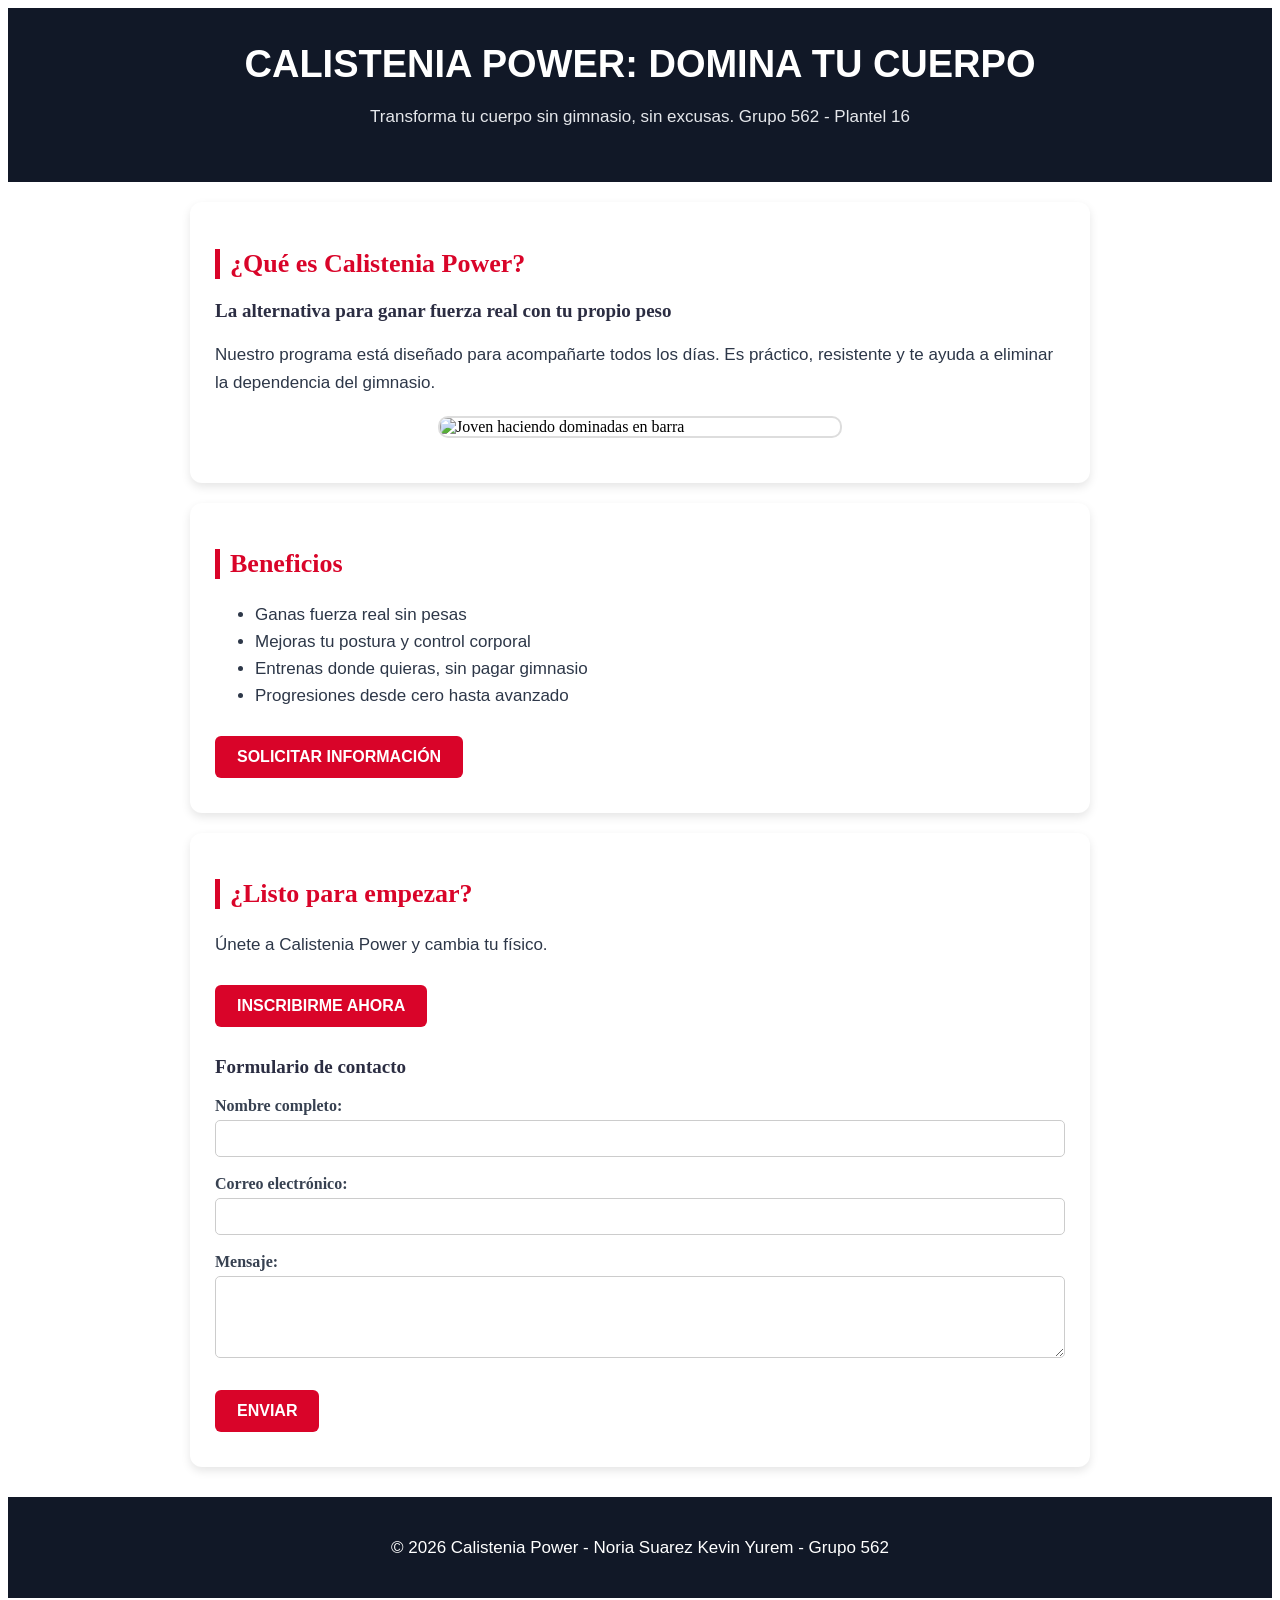
==== index.html @ 2a00b349 "Add files via upload" ====
<!DOCTYPE html>
<html lang="es">
<head>
    <meta charset="UTF-8">
    <meta name="viewport" content="width=device-width, initial-scale=1.0">
    <title>Calistenia Power - Fuerza Real Sin Gimnasio</title>
    <link rel="stylesheet" href="estilos.css">
</head>
<body>
    <header>
        <h1>Calistenia Power: Domina Tu Cuerpo</h1>
        <p>Transforma tu cuerpo sin gimnasio, sin excusas. Grupo 562 - Plantel 16</p>
    </header>
    <main>
        <section>
            <h2>¿Qué es Calistenia Power?</h2>
            <h3>La alternativa para ganar fuerza real con tu propio peso</h3>
            <p>Nuestro programa está diseñado para acompañarte todos los días. Es práctico, resistente y te ayuda a eliminar la dependencia del gimnasio.</p>
            <img src="imagenes/calistenia.jpeg" alt="Joven haciendo dominadas en barra">
        </section>
        <section>
            <h2>Beneficios</h2>
            <ul>
                <li>Ganas fuerza real sin pesas</li>
                <li>Mejoras tu postura y control corporal</li>
                <li>Entrenas donde quieras, sin pagar gimnasio</li>
                <li>Progresiones desde cero hasta avanzado</li>
            </ul>
            <button>Solicitar información</button>
        </section>
        <section>
            <h2>¿Listo para empezar?</h2>
            <p>Únete a Calistenia Power y cambia tu físico.</p>
            <button>Inscribirme ahora</button>
            <h3>Formulario de contacto</h3>
            <form>
                <label>Nombre completo:</label><br>
                <input type="text" required><br><br>
                <label>Correo electrónico:</label><br>
                <input type="email" required><br><br>
                <label>Mensaje:</label><br>
                <textarea rows="4" required></textarea><br><br>
                <button type="submit">Enviar</button>
            </form>
        </section>
    </main>
    <footer>
        <p>&copy; 2026 Calistenia Power - Noria Suarez Kevin Yurem - Grupo 562</p>
    </footer>
</body>
</html>
---- estilos.css ----
h1{font-size:38px;text-align:center;color:white;font-family:Arial Black,sans-serif;text-transform:uppercase;margin:0}
h2{font-size:26px;color:#d90429;border-left:5px solid #d90429;padding-left:10px}
h3{font-size:19px;color:#2b2d42}
p,li{font-size:17px;line-height:1.6;color:#2d3748;font-family:Verdana,sans-serif}
header{text-align:center;padding:35px 15px;background:#111827}
header p{color:#e5e7eb}
section{padding:25px;margin:20px auto;max-width:850px;background:#fff;border-radius:12px;box-shadow:0 4px 10px rgba(0,0,0,0.1)}
img{max-width:100%;height:auto;display:block;margin:20px auto;width:400px;border-radius:10px;border:2px solid #ddd}
button{padding:12px 22px;font-size:16px;font-weight:bold;background:#d90429;color:#fff;border:none;border-radius:6px;text-transform:uppercase;margin:10px 0}
input,textarea{width:100%;padding:10px;box-sizing:border-box;border:1px solid #ccc;border-radius:5px;margin-top:5px}
label{font-weight:bold;color:#374151}
footer{text-align:center;padding:20px;background:#111827;color:white;margin-top:30px}
footer p{color:white}
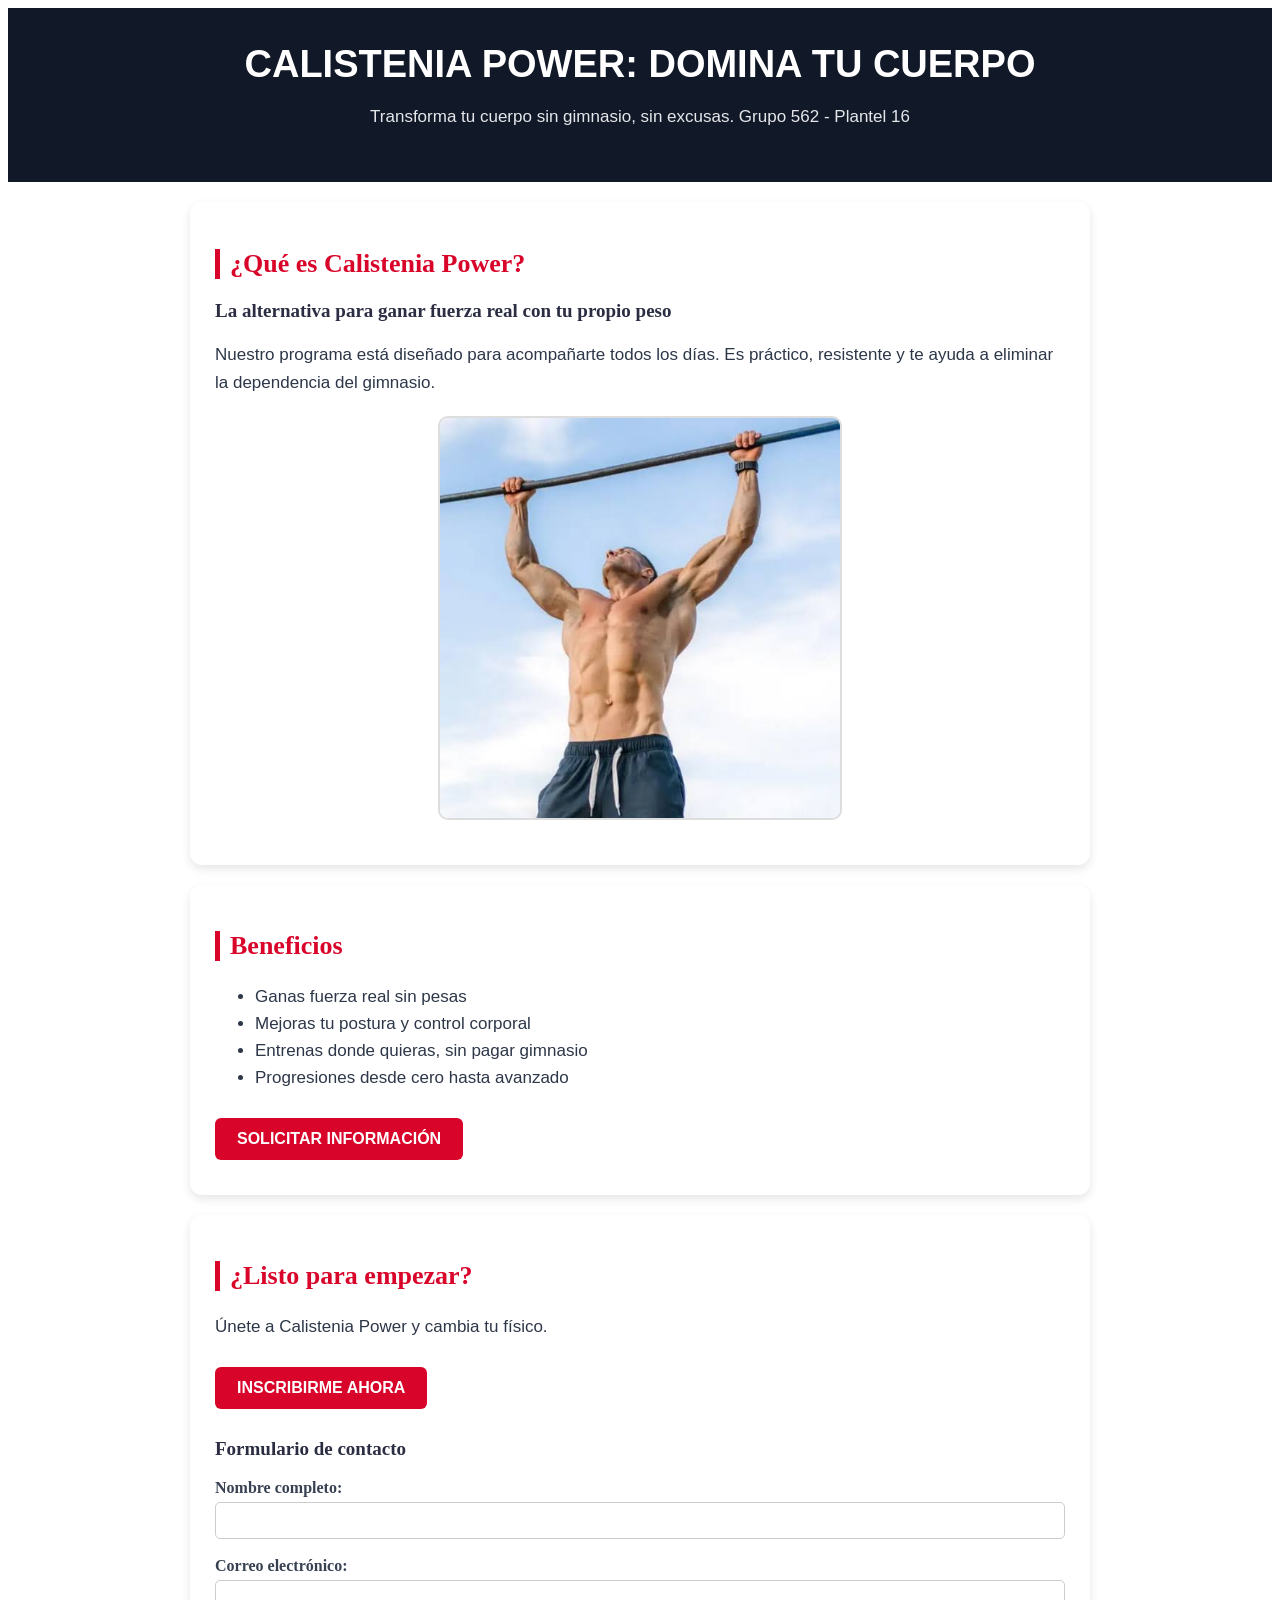
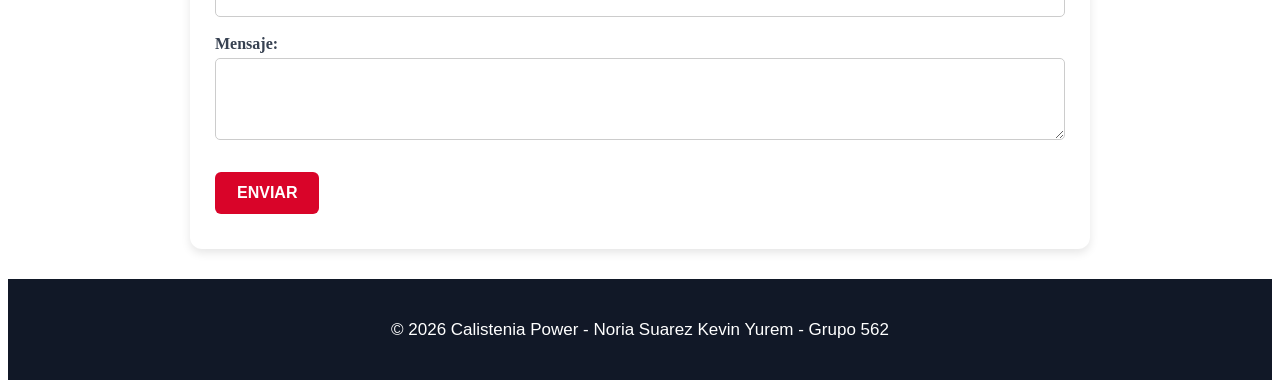
==== commit a0dc6ac5: "Update index.html" ====
--- a/index.html
+++ b/index.html
@@ -16,7 +16,7 @@
             <h2>¿Qué es Calistenia Power?</h2>
             <h3>La alternativa para ganar fuerza real con tu propio peso</h3>
             <p>Nuestro programa está diseñado para acompañarte todos los días. Es práctico, resistente y te ayuda a eliminar la dependencia del gimnasio.</p>
-            <img src="imagenes/calistenia.jpeg" alt="Joven haciendo dominadas en barra">
+            <img src="calistenia.jpeg" alt="Joven haciendo dominadas en barra">
         </section>
         <section>
             <h2>Beneficios</h2>
@@ -48,4 +48,4 @@
         <p>&copy; 2026 Calistenia Power - Noria Suarez Kevin Yurem - Grupo 562</p>
     </footer>
 </body>
-</html>+</html>
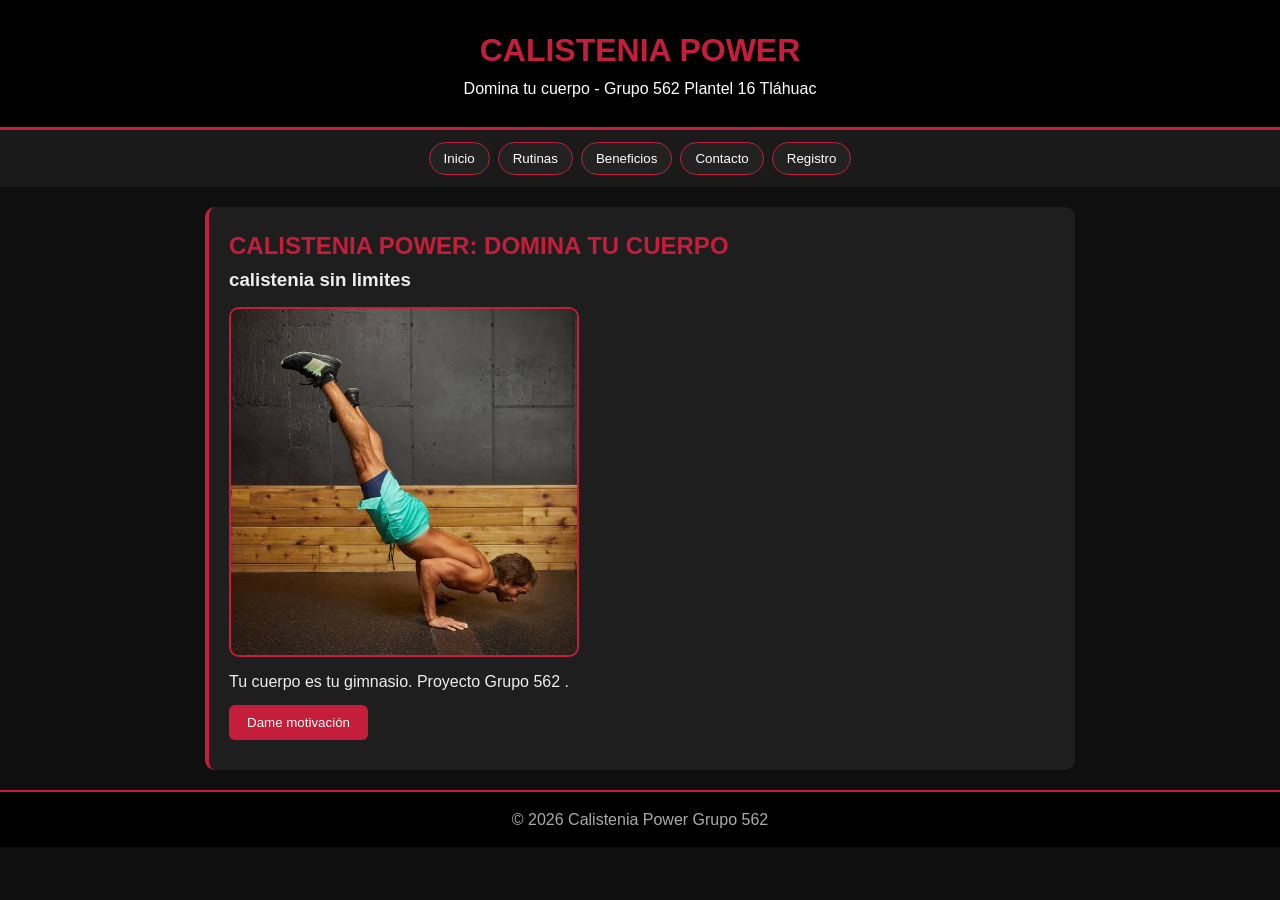
==== commit f4806ce7: "Add files via upload" ====
--- a/index.html
+++ b/index.html
@@ -1,51 +1,50 @@
-<!DOCTYPE html>
-<html lang="es">
-<head>
-    <meta charset="UTF-8">
-    <meta name="viewport" content="width=device-width, initial-scale=1.0">
-    <title>Calistenia Power - Fuerza Real Sin Gimnasio</title>
-    <link rel="stylesheet" href="estilos.css">
-</head>
-<body>
-    <header>
-        <h1>Calistenia Power: Domina Tu Cuerpo</h1>
-        <p>Transforma tu cuerpo sin gimnasio, sin excusas. Grupo 562 - Plantel 16</p>
-    </header>
-    <main>
-        <section>
-            <h2>¿Qué es Calistenia Power?</h2>
-            <h3>La alternativa para ganar fuerza real con tu propio peso</h3>
-            <p>Nuestro programa está diseñado para acompañarte todos los días. Es práctico, resistente y te ayuda a eliminar la dependencia del gimnasio.</p>
-            <img src="calistenia.jpeg" alt="Joven haciendo dominadas en barra">
-        </section>
-        <section>
-            <h2>Beneficios</h2>
-            <ul>
-                <li>Ganas fuerza real sin pesas</li>
-                <li>Mejoras tu postura y control corporal</li>
-                <li>Entrenas donde quieras, sin pagar gimnasio</li>
-                <li>Progresiones desde cero hasta avanzado</li>
-            </ul>
-            <button>Solicitar información</button>
-        </section>
-        <section>
-            <h2>¿Listo para empezar?</h2>
-            <p>Únete a Calistenia Power y cambia tu físico.</p>
-            <button>Inscribirme ahora</button>
-            <h3>Formulario de contacto</h3>
-            <form>
-                <label>Nombre completo:</label><br>
-                <input type="text" required><br><br>
-                <label>Correo electrónico:</label><br>
-                <input type="email" required><br><br>
-                <label>Mensaje:</label><br>
-                <textarea rows="4" required></textarea><br><br>
-                <button type="submit">Enviar</button>
-            </form>
-        </section>
-    </main>
-    <footer>
-        <p>&copy; 2026 Calistenia Power - Noria Suarez Kevin Yurem - Grupo 562</p>
-    </footer>
-</body>
-</html>
+<!DOCTYPE html>
+<html lang="es">
+<head>
+<meta charset="UTF-8">
+<meta name="viewport" content="width=device-width, initial-scale=1.0">
+<title>Calistenia Power - Grupo 562</title>
+<link rel="stylesheet" href="estilos.css">
+</head>
+<body>
+<header>
+<h1>CALISTENIA POWER</h1>
+<p>Domina tu cuerpo - Grupo 562 Plantel 16 Tláhuac</p>
+</header>
+
+<nav>
+<a href="index.html"><button>Inicio</button></a>
+<a href="producto.html"><button>Rutinas</button></a>
+<a href="beneficios.html"><button>Beneficios</button></a>
+<a href="contacto.html"><button>Contacto</button></a>
+<a href="pedido.html"><button>Registro</button></a>
+</nav>
+
+<main>
+<section>
+<h2>CALISTENIA POWER: DOMINA TU CUERPO</h2>
+<h3>calistenia sin limites</h3>
+
+<img src="imagenes/calistenia.jpeg" width="350" alt="Calistenia Power" onerror="this.onerror=null; this.src='calistenia.jpeg'; this.onerror=function(){this.src='../calistenia.jpeg'}">
+
+<p style="margin-top:12px;">Tu cuerpo es tu gimnasio. Proyecto Grupo 562 .</p>
+
+<button id="btnMotivacion" style="margin-top:10px;">Dame motivación</button>
+<p id="frase" style="color:#c41e3a;font-weight:bold;margin-top:10px;"></p>
+
+</section>
+</main>
+
+<footer>
+<p>&copy; 2026 Calistenia Power Grupo 562</p>
+</footer>
+
+<script>
+const frases=["¡Tu cuerpo es tu gym!","Disciplina = Libertad","¡Un rep más!","No pain, no gain","Domina tu mente, domina tu cuerpo"];
+document.getElementById("btnMotivacion").onclick=()=>{
+document.getElementById("frase").innerText=frases[Math.floor(Math.random()*frases.length)];
+};
+</script>
+
+</body>
+</html>
--- a/estilos.css
+++ b/estilos.css
@@ -1,13 +1,2 @@
-h1{font-size:38px;text-align:center;color:white;font-family:Arial Black,sans-serif;text-transform:uppercase;margin:0}
-h2{font-size:26px;color:#d90429;border-left:5px solid #d90429;padding-left:10px}
-h3{font-size:19px;color:#2b2d42}
-p,li{font-size:17px;line-height:1.6;color:#2d3748;font-family:Verdana,sans-serif}
-header{text-align:center;padding:35px 15px;background:#111827}
-header p{color:#e5e7eb}
-section{padding:25px;margin:20px auto;max-width:850px;background:#fff;border-radius:12px;box-shadow:0 4px 10px rgba(0,0,0,0.1)}
-img{max-width:100%;height:auto;display:block;margin:20px auto;width:400px;border-radius:10px;border:2px solid #ddd}
-button{padding:12px 22px;font-size:16px;font-weight:bold;background:#d90429;color:#fff;border:none;border-radius:6px;text-transform:uppercase;margin:10px 0}
-input,textarea{width:100%;padding:10px;box-sizing:border-box;border:1px solid #ccc;border-radius:5px;margin-top:5px}
-label{font-weight:bold;color:#374151}
-footer{text-align:center;padding:20px;background:#111827;color:white;margin-top:30px}
-footer p{color:white}+*{margin:0;padding:0;box-sizing:border-box}body{font-family:Arial;background:#0f0f0f;color:#eee;line-height:1.6}header{background:#000;color:#c41e3a;padding:25px;text-align:center;border-bottom:3px solid #c41e3a}header p{color:#fff}nav{background:#1a1a1a;padding:12px;display:flex;justify-content:center;gap:8px;flex-wrap:wrap}nav button{background:#222;color:#fff;border:1px solid #c41e3a;padding:8px 14px;border-radius:20px;cursor:pointer}nav button:hover{background:#c41e3a}main{max-width:900px;margin:20px auto;padding:0 15px}section{background:#1e1e1e;margin:15px 0;padding:20px;border-radius:10px;border-left:4px solid #c41e3a}h2{color:#c41e3a}button{background:#c41e3a;color:#fff;border:none;padding:10px 18px;border-radius:6px;cursor:pointer}img{border-radius:10px;max-width:100%;border:2px solid #c41e3a;display:block;margin:12px 0}footer{background:#000;color:#aaa;text-align:center;padding:15px;margin-top:20px;border-top:2px solid #c41e3a}
+
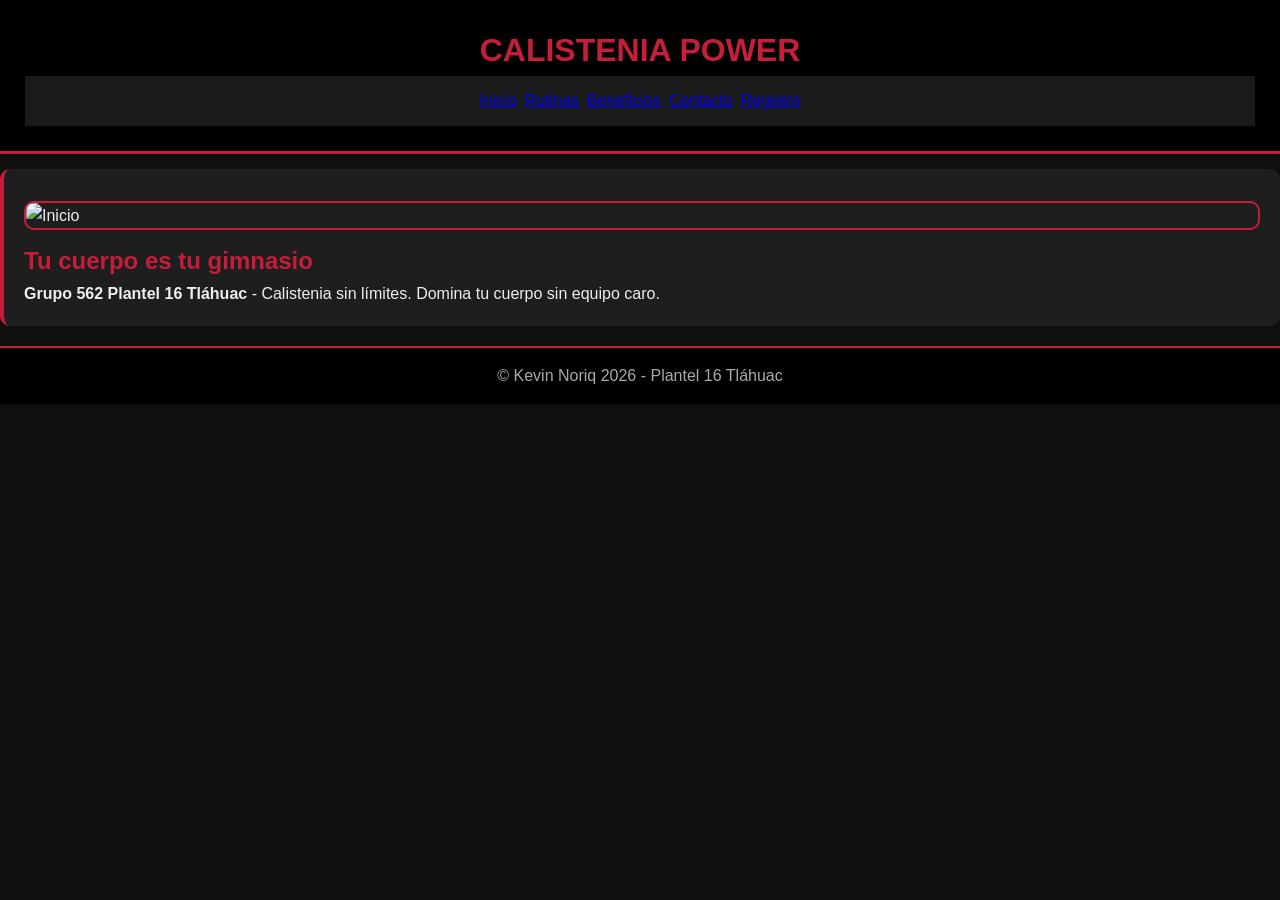
==== commit e5363c3c: "Update index.html" ====
--- a/index.html
+++ b/index.html
@@ -1,50 +1,28 @@
 <!DOCTYPE html>
 <html lang="es">
 <head>
-<meta charset="UTF-8">
-<meta name="viewport" content="width=device-width, initial-scale=1.0">
-<title>Calistenia Power - Grupo 562</title>
+<meta charset="UTF-8"><meta name="viewport" content="width=device-width, initial-scale=1.0">
+<title>CALISTENIA POWER - Grupo 562 Plantel 16 Tláhuac</title>
 <link rel="stylesheet" href="estilos.css">
 </head>
 <body>
 <header>
 <h1>CALISTENIA POWER</h1>
-<p>Domina tu cuerpo - Grupo 562 Plantel 16 Tláhuac</p>
+<nav>
+<a href="index.html">Inicio</a>
+<a href="producto.html">Rutinas</a>
+<a href="beneficios.html">Beneficios</a>
+<a href="contacto.html">Contacto</a>
+<a href="pedido.html">Registro</a>
+</nav>
 </header>
-
-<nav>
-<a href="index.html"><button>Inicio</button></a>
-<a href="producto.html"><button>Rutinas</button></a>
-<a href="beneficios.html"><button>Beneficios</button></a>
-<a href="contacto.html"><button>Contacto</button></a>
-<a href="pedido.html"><button>Registro</button></a>
-</nav>
-
-<main>
-<section>
-<h2>CALISTENIA POWER: DOMINA TU CUERPO</h2>
-<h3>calistenia sin limites</h3>
-
-<img src="imagenes/calistenia.jpeg" width="350" alt="Calistenia Power" onerror="this.onerror=null; this.src='calistenia.jpeg'; this.onerror=function(){this.src='../calistenia.jpeg'}">
-
-<p style="margin-top:12px;">Tu cuerpo es tu gimnasio. Proyecto Grupo 562 .</p>
-
-<button id="btnMotivacion" style="margin-top:10px;">Dame motivación</button>
-<p id="frase" style="color:#c41e3a;font-weight:bold;margin-top:10px;"></p>
-
+<section class="hero">
+<img src="https://images.unsplash.com/photo-1599058917212-d750089bc07e" alt="Inicio">
+<div>
+<h2>Tu cuerpo es tu gimnasio</h2>
+<p><b>Grupo 562 Plantel 16 Tláhuac</b> - Calistenia sin límites. Domina tu cuerpo sin equipo caro.</p>
+</div>
 </section>
-</main>
-
-<footer>
-<p>&copy; 2026 Calistenia Power Grupo 562</p>
-</footer>
-
-<script>
-const frases=["¡Tu cuerpo es tu gym!","Disciplina = Libertad","¡Un rep más!","No pain, no gain","Domina tu mente, domina tu cuerpo"];
-document.getElementById("btnMotivacion").onclick=()=>{
-document.getElementById("frase").innerText=frases[Math.floor(Math.random()*frases.length)];
-};
-</script>
-
+<footer>© Kevin Noriq 2026 - Plantel 16 Tláhuac</footer>
 </body>
 </html>
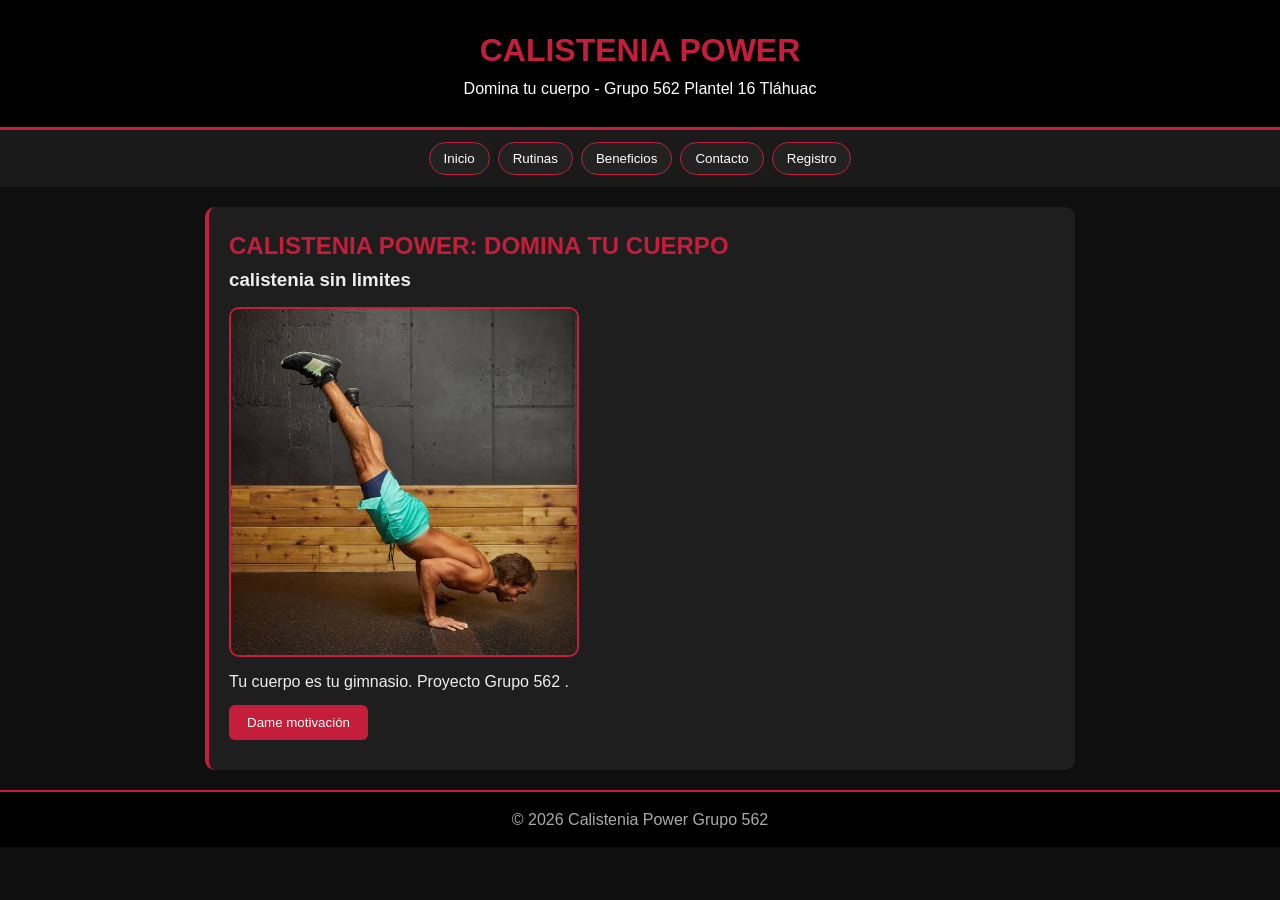
==== commit b4e66f81: "Update index.html" ====
--- a/index.html
+++ b/index.html
@@ -1,28 +1,50 @@
 <!DOCTYPE html>
 <html lang="es">
 <head>
-<meta charset="UTF-8"><meta name="viewport" content="width=device-width, initial-scale=1.0">
-<title>CALISTENIA POWER - Grupo 562 Plantel 16 Tláhuac</title>
+<meta charset="UTF-8">
+<meta name="viewport" content="width=device-width, initial-scale=1.0">
+<title>Calistenia Power - Grupo 562</title>
 <link rel="stylesheet" href="estilos.css">
 </head>
 <body>
 <header>
 <h1>CALISTENIA POWER</h1>
+<p>Domina tu cuerpo - Grupo 562 Plantel 16 Tláhuac</p>
+</header>
+
 <nav>
-<a href="index.html">Inicio</a>
-<a href="producto.html">Rutinas</a>
-<a href="beneficios.html">Beneficios</a>
-<a href="contacto.html">Contacto</a>
-<a href="pedido.html">Registro</a>
+<a href="index.html"><button>Inicio</button></a>
+<a href="producto.html"><button>Rutinas</button></a>
+<a href="beneficios.html"><button>Beneficios</button></a>
+<a href="contacto.html"><button>Contacto</button></a>
+<a href="pedido.html"><button>Registro</button></a>
 </nav>
-</header>
-<section class="hero">
-<img src="https://images.unsplash.com/photo-1599058917212-d750089bc07e" alt="Inicio">
-<div>
-<h2>Tu cuerpo es tu gimnasio</h2>
-<p><b>Grupo 562 Plantel 16 Tláhuac</b> - Calistenia sin límites. Domina tu cuerpo sin equipo caro.</p>
-</div>
+
+<main>
+<section>
+<h2>CALISTENIA POWER: DOMINA TU CUERPO</h2>
+<h3>calistenia sin limites</h3>
+
+<img src="imagenes/calistenia.jpeg" width="350" alt="Calistenia Power" onerror="this.onerror=null; this.src='calistenia.jpeg'; this.onerror=function(){this.src='../calistenia.jpeg'}">
+
+<p style="margin-top:12px;">Tu cuerpo es tu gimnasio. Proyecto Grupo 562 .</p>
+
+<button id="btnMotivacion" style="margin-top:10px;">Dame motivación</button>
+<p id="frase" style="color:#c41e3a;font-weight:bold;margin-top:10px;"></p>
+
 </section>
-<footer>© Kevin Noriq 2026 - Plantel 16 Tláhuac</footer>
+</main>
+
+<footer>
+<p>&copy; 2026 Calistenia Power Grupo 562</p>
+</footer>
+
+<script>
+const frases=["¡Tu cuerpo es tu gym!","Disciplina = Libertad","¡Un rep más!","No pain, no gain","Domina tu mente, domina tu cuerpo"];
+document.getElementById("btnMotivacion").onclick=()=>{
+document.getElementById("frase").innerText=frases[Math.floor(Math.random()*frases.length)];
+};
+</script>
+
 </body>
 </html>
--- a/estilos.css
+++ b/estilos.css
@@ -1,2 +1 @@
 *{margin:0;padding:0;box-sizing:border-box}body{font-family:Arial;background:#0f0f0f;color:#eee;line-height:1.6}header{background:#000;color:#c41e3a;padding:25px;text-align:center;border-bottom:3px solid #c41e3a}header p{color:#fff}nav{background:#1a1a1a;padding:12px;display:flex;justify-content:center;gap:8px;flex-wrap:wrap}nav button{background:#222;color:#fff;border:1px solid #c41e3a;padding:8px 14px;border-radius:20px;cursor:pointer}nav button:hover{background:#c41e3a}main{max-width:900px;margin:20px auto;padding:0 15px}section{background:#1e1e1e;margin:15px 0;padding:20px;border-radius:10px;border-left:4px solid #c41e3a}h2{color:#c41e3a}button{background:#c41e3a;color:#fff;border:none;padding:10px 18px;border-radius:6px;cursor:pointer}img{border-radius:10px;max-width:100%;border:2px solid #c41e3a;display:block;margin:12px 0}footer{background:#000;color:#aaa;text-align:center;padding:15px;margin-top:20px;border-top:2px solid #c41e3a}
-
